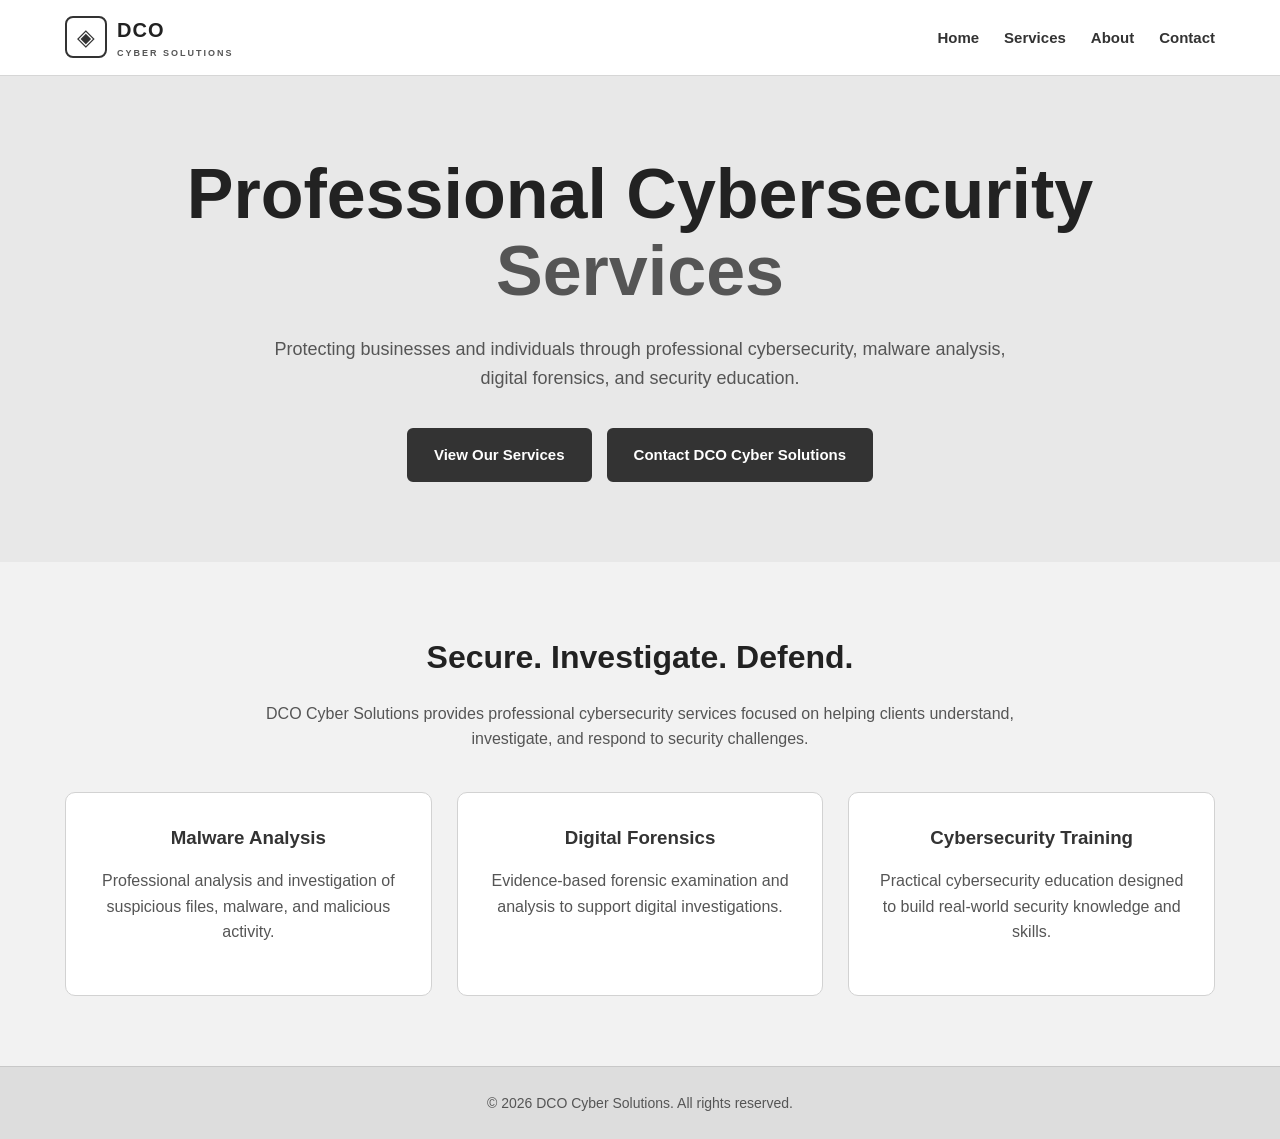
==== index.html @ 6b9c5fe4 "Add Monetag verification" ====
<!DOCTYPE html>
<html lang="en">
<head>

    <meta name="monetag" content="aa51424e87911268847b6133551dd3aa">

    <meta charset="UTF-8">                                                                                                                                                                                                                                                                                                                                                                                                                                                                                                                                                                                                                             
    <meta name="viewport" content="width=device-width, initial-scale=1.0">

    <title>DCO Cyber Solutions</title>
                                                                                                  
    <meta name="description"
          content="DCO Cyber Solutions provides professional cybersecurity services, malware analysis, digital forensics, cybersecurity training, and security consulting.">

    <link rel="stylesheet" href="static/style.css">
</head>

<body>

<header class="header">
    <div class="container nav">

        <a href="index.html" class="brand-logo">
            <span class="brand-symbol">◈</span>

            <span class="brand-name">
                DCO
                <small>CYBER SOLUTIONS</small>
            </span>
        </a>
                                        
        <nav>
            <a href="index.html">Home</a>
            <a href="services.html">Services</a>
            <a href="about.html">About</a>
            <a href="contact.html">Contact</a>
        </nav>

    </div>
</header>

<main id="home">

    <section class="hero">
        <div class="container">

            <h1>
                Professional Cybersecurity
                <span>Services</span>
            </h1>

            <p>
                Protecting businesses and individuals through
                professional cybersecurity, malware analysis,
                digital forensics, and security education.
            </p>

            <div class="hero-buttons">
                <a href="services.html" class="btn">
                    View Our Services
                </a>

                <a href="contact.html" class="btn">
                    Contact DCO Cyber Solutions
                </a>
            </div>

        </div>
    </section>

    <section class="container">

        <h2>Secure. Investigate. Defend.</h2>

        <p>
            DCO Cyber Solutions provides professional cybersecurity
            services focused on helping clients understand, investigate,
            and respond to security challenges.
        </p>

        <div class="services-grid">

            <div class="service-card">
                <h3>Malware Analysis</h3>
                <p>
                    Professional analysis and investigation of suspicious
                    files, malware, and malicious activity.
                </p>
            </div>

            <div class="service-card">
                <h3>Digital Forensics</h3>
                <p>
                    Evidence-based forensic examination and analysis
                    to support digital investigations.
                </p>
            </div>

            <div class="service-card">
                <h3>Cybersecurity Training</h3>
                <p>
                    Practical cybersecurity education designed to build
                    real-world security knowledge and skills.
                </p>
            </div>

        </div>

    </section>

</main>

<footer>
    <div class="container">
        <p>
            © 2026 DCO Cyber Solutions. All rights reserved.
        </p>
    </div>
</footer>

</body>
</html>
---- static/style.css ----
* {
    margin: 0;
    padding: 0;
    box-sizing: border-box;
}

html {
    scroll-behavior: smooth;
}

body {
    font-family: Arial, Helvetica, sans-serif;
    background: #f2f2f2;
    color: #222222;
    line-height: 1.6;
}

a {
    text-decoration: none;
    color: inherit;
}

.container {
    width: 90%;
    max-width: 1150px;
    margin: 0 auto;
}

/* HEADER */

.header {
    background: #ffffff;
    border-bottom: 1px solid #d6d6d6;
    position: sticky;
    top: 0;
    z-index: 1000;
}

.nav {
    min-height: 75px;
    display: flex;
    align-items: center;
    justify-content: space-between;
    gap: 25px;
}

.brand-logo {
    display: flex;
    align-items: center;
    gap: 10px;
}

.brand-symbol {
    width: 42px;
    height: 42px;
    display: flex;
    align-items: center;
    justify-content: center;
    border: 2px solid #333333;
    color: #333333;
    font-size: 23px;
    border-radius: 8px;
}

.brand-name {
    font-size: 20px;
    font-weight: 700;
    letter-spacing: 1px;
}

.brand-name small {
    display: block;
    font-size: 9px;
    letter-spacing: 2px;
    color: #555555;
}

nav {
    display: flex;
    align-items: center;
    gap: 25px;
}

nav a {
    color: #333333;
    font-size: 15px;
    font-weight: 600;
    transition: 0.3s ease;
}

nav a:hover {
    color: #666666;
}

/* HERO */

.hero {
    min-height: 430px;
    display: flex;
    align-items: center;
    text-align: center;
    background: #e8e8e8;
    padding: 80px 0;
}

.hero h1 {
    font-size: clamp(38px, 6vw, 70px);
    line-height: 1.1;
    margin-bottom: 25px;
    color: #222222;
}

.hero h1 span {
    color: #555555;
}

.hero p {
    max-width: 760px;
    margin: 0 auto 35px;
    color: #555555;
    font-size: 18px;
}

/* BUTTONS */

.hero-buttons {
    display: flex;
    justify-content: center;
    align-items: center;
    gap: 15px;
    flex-wrap: wrap;
}

.btn {
    display: inline-block;
    padding: 13px 25px;
    border: 2px solid #333333;
    border-radius: 6px;
    background: #333333;
    color: #ffffff;
    font-weight: 700;
    font-size: 15px;
    cursor: pointer;
    transition: 0.3s ease;
}

.btn:hover {
    background: #ffffff;
    color: #333333;
}

/* SECTIONS */

main {
    min-height: 70vh;
}

section.container {
    padding-top: 70px;
    padding-bottom: 70px;
}

section.container > h2 {
    text-align: center;
    font-size: 32px;
    margin-bottom: 18px;
}

section.container > p {
    max-width: 800px;
    margin: 0 auto 40px;
    text-align: center;
    color: #555555;
}

/* SERVICES */

.services-grid {
    display: grid;
    grid-template-columns: repeat(3, 1fr);
    gap: 25px;
    margin-top: 35px;
}

.service-card {
    background: #ffffff;
    border: 1px solid #d2d2d2;
    border-radius: 10px;
    padding: 30px;
    text-align: center;
    transition: 0.3s ease;
}

.service-card:hover {
    transform: translateY(-5px);
    border-color: #777777;
}

.service-card h2,
.service-card h3 {
    color: #333333;
    margin-bottom: 15px;
}

.service-card p {
    color: #555555;
    margin-bottom: 20px;
}

.service-card .btn {
    margin-top: 5px;
}

/* FOOTER */

footer {
    background: #dddddd;
    border-top: 1px solid #c8c8c8;
    text-align: center;
    padding: 25px 0;
}

footer p {
    color: #555555;
    font-size: 14px;
}

/* MOBILE */

@media (max-width: 800px) {

    .nav {
        flex-direction: column;
        padding: 18px 0;
    }

    nav {
        width: 100%;
        justify-content: center;
        flex-wrap: wrap;
        gap: 15px;
    }

    .hero {
        min-height: 400px;
        padding: 60px 0;
    }

    .hero p {
        font-size: 16px;
    }

    .services-grid {
        grid-template-columns: 1fr;
    }

    .service-card {
        padding: 25px;
    }
}

@media (max-width: 480px) {

    .container {
        width: 92%;
    }

    .brand-name {
        font-size: 18px;
    }

    .brand-symbol {
        width: 38px;
        height: 38px;
    }

    .hero h1 {
        font-size: 38px;
    }

    .hero-buttons {
        flex-direction: column;
        width: 100%;
    }

    .hero-buttons .btn {
        width: 100%;
        max-width: 280px;
    }

    nav a {
        font-size: 14px;
    }
}
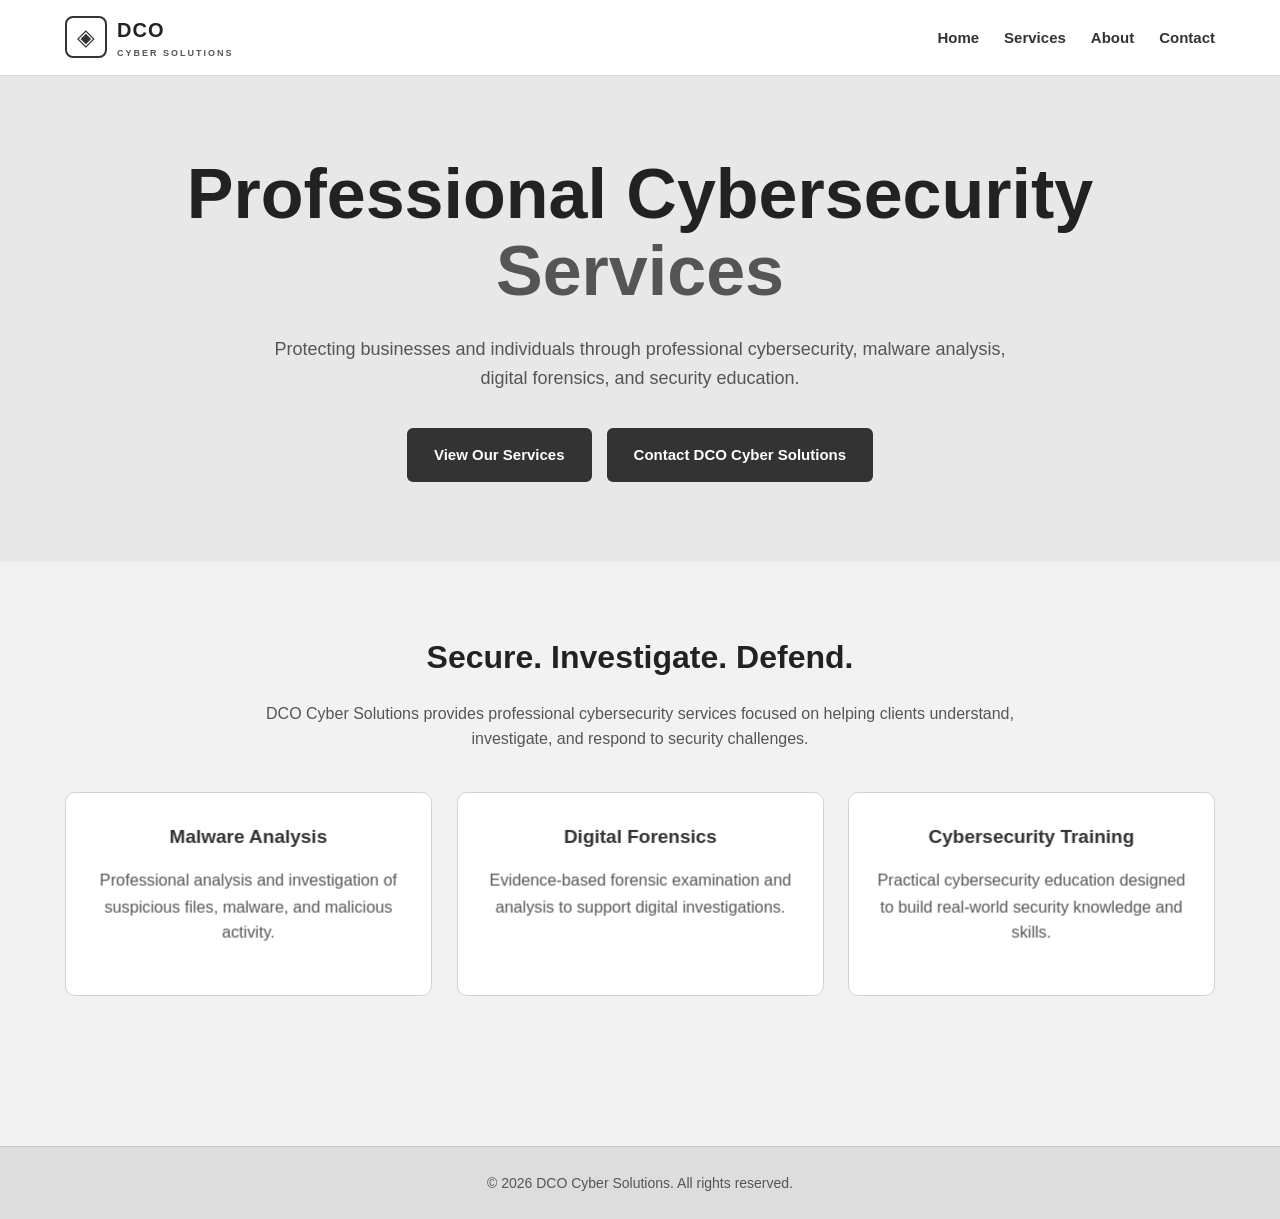
==== commit e572a438: "Add Adsterra ads" ====
--- a/index.html
+++ b/index.html
@@ -2,13 +2,11 @@
 <html lang="en">
 <head>
 
-    <meta name="monetag" content="aa51424e87911268847b6133551dd3aa">
-
-    <meta charset="UTF-8">                                                                                                                                                                                                                                                                                                                                                                                                                                                                                                                                                                                                                             
+    <meta charset="UTF-8">
     <meta name="viewport" content="width=device-width, initial-scale=1.0">
 
     <title>DCO Cyber Solutions</title>
-                                                                                                  
+
     <meta name="description"
           content="DCO Cyber Solutions provides professional cybersecurity services, malware analysis, digital forensics, cybersecurity training, and security consulting.">
 
@@ -28,7 +26,7 @@
                 <small>CYBER SOLUTIONS</small>
             </span>
         </a>
-                                        
+
         <nav>
             <a href="index.html">Home</a>
             <a href="services.html">Services</a>
@@ -106,6 +104,23 @@
 
         </div>
 
+        <!-- Adsterra 160x300 Ad -->
+        <div style="display:flex; justify-content:center; margin:40px 0;">
+            <div>
+                <script>
+                    atOptions = {
+                        'key' : '7357b9f553d713725ea41fe9df2cb230',
+                        'format' : 'iframe',
+                        'height' : 300,
+                        'width' : 160,
+                        'params' : {}
+                    };
+                </script>
+
+                <script src="https://www.highrevenueformat.com/7357b9f553d713725ea41fe9df2cb230/invoke.js"></script>
+            </div>
+        </div>
+
     </section>
 
 </main>
@@ -118,5 +133,18 @@
     </div>
 </footer>
 
+<!-- Adsterra Script -->
+<script src="https://pl31552084.profitableratecpmnetwork.com/cd/b9/42/cdb942e5cd8fdca8ceb218ebf5f1466e.js"></script>
+
 </body>
 </html>
+
+
+
+
+
+
+
+
+
+
--- a/static/style.css
+++ b/static/style.css
@@ -292,3 +292,31 @@
         font-size: 14px;
     }
 }
+/* 3D EFFECT */
+
+.service-card {
+    transform-style: preserve-3d;
+    perspective: 1000px;
+    transition: transform 0.25s ease, box-shadow 0.25s ease;
+    will-change: transform;
+}
+
+.service-card:hover {
+    transform: perspective(1000px) rotateX(3deg) rotateY(-3deg) translateY(-8px);
+    box-shadow: 0 18px 35px rgba(0, 0, 0, 0.15);
+}
+
+.service-card h2,
+.service-card h3,
+.service-card p,
+.service-card .btn {
+    transform: translateZ(15px);
+}
+
+/* Mobile touch effect */
+@media (max-width: 800px) {
+    .service-card:active {
+        transform: scale(0.98) translateY(-4px);
+        box-shadow: 0 12px 25px rgba(0, 0, 0, 0.12);
+    }
+}
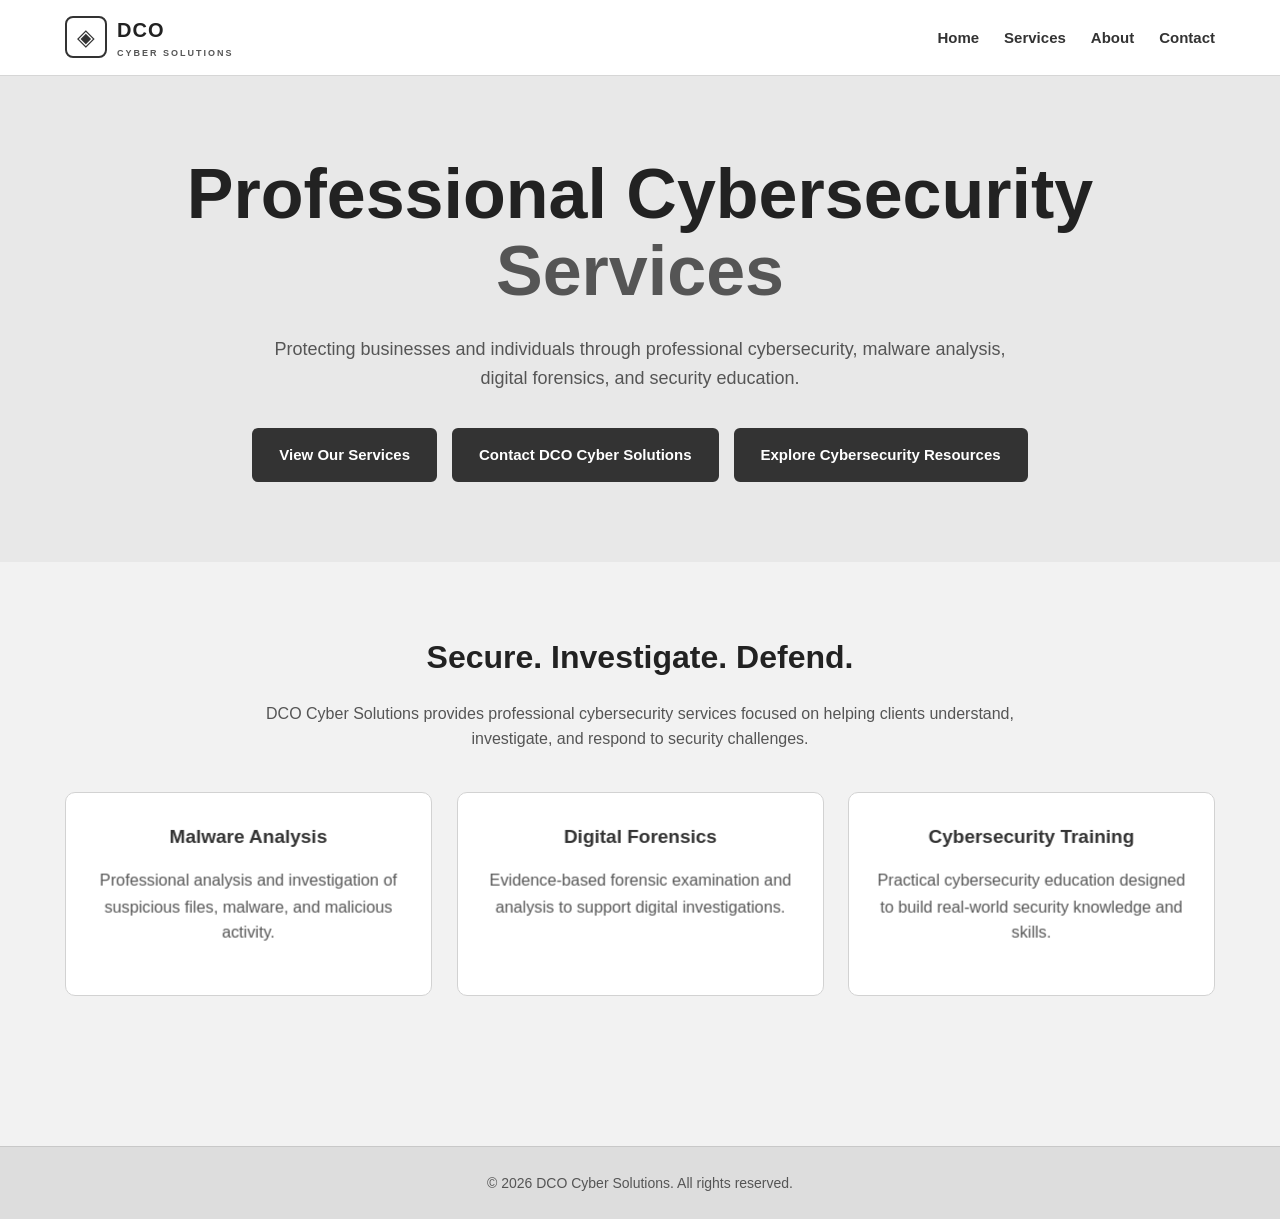
==== commit fc98b19c: "Add Smartlink advertising button" ====
--- a/index.html
+++ b/index.html
@@ -54,6 +54,7 @@
             </p>
 
             <div class="hero-buttons">
+
                 <a href="services.html" class="btn">
                     View Our Services
                 </a>
@@ -61,6 +62,15 @@
                 <a href="contact.html" class="btn">
                     Contact DCO Cyber Solutions
                 </a>
+
+                <!-- Smartlink -->
+                <a href="https://www.profitableratecpmnetwork.com/zzbtdph6qj?key=f98a074f69724aba70ca379f2fdfc9e0"
+                   target="_blank"
+                   rel="noopener noreferrer"
+                   class="btn">
+                    Explore Cybersecurity Resources
+                </a>
+
             </div>
 
         </div>
@@ -107,6 +117,7 @@
         <!-- Adsterra 160x300 Ad -->
         <div style="display:flex; justify-content:center; margin:40px 0;">
             <div>
+
                 <script>
                     atOptions = {
                         'key' : '7357b9f553d713725ea41fe9df2cb230',
@@ -118,6 +129,7 @@
                 </script>
 
                 <script src="https://www.highrevenueformat.com/7357b9f553d713725ea41fe9df2cb230/invoke.js"></script>
+
             </div>
         </div>
 
@@ -127,9 +139,11 @@
 
 <footer>
     <div class="container">
+
         <p>
             © 2026 DCO Cyber Solutions. All rights reserved.
         </p>
+
     </div>
 </footer>
 
@@ -146,5 +160,3 @@
 
 
 
-
-
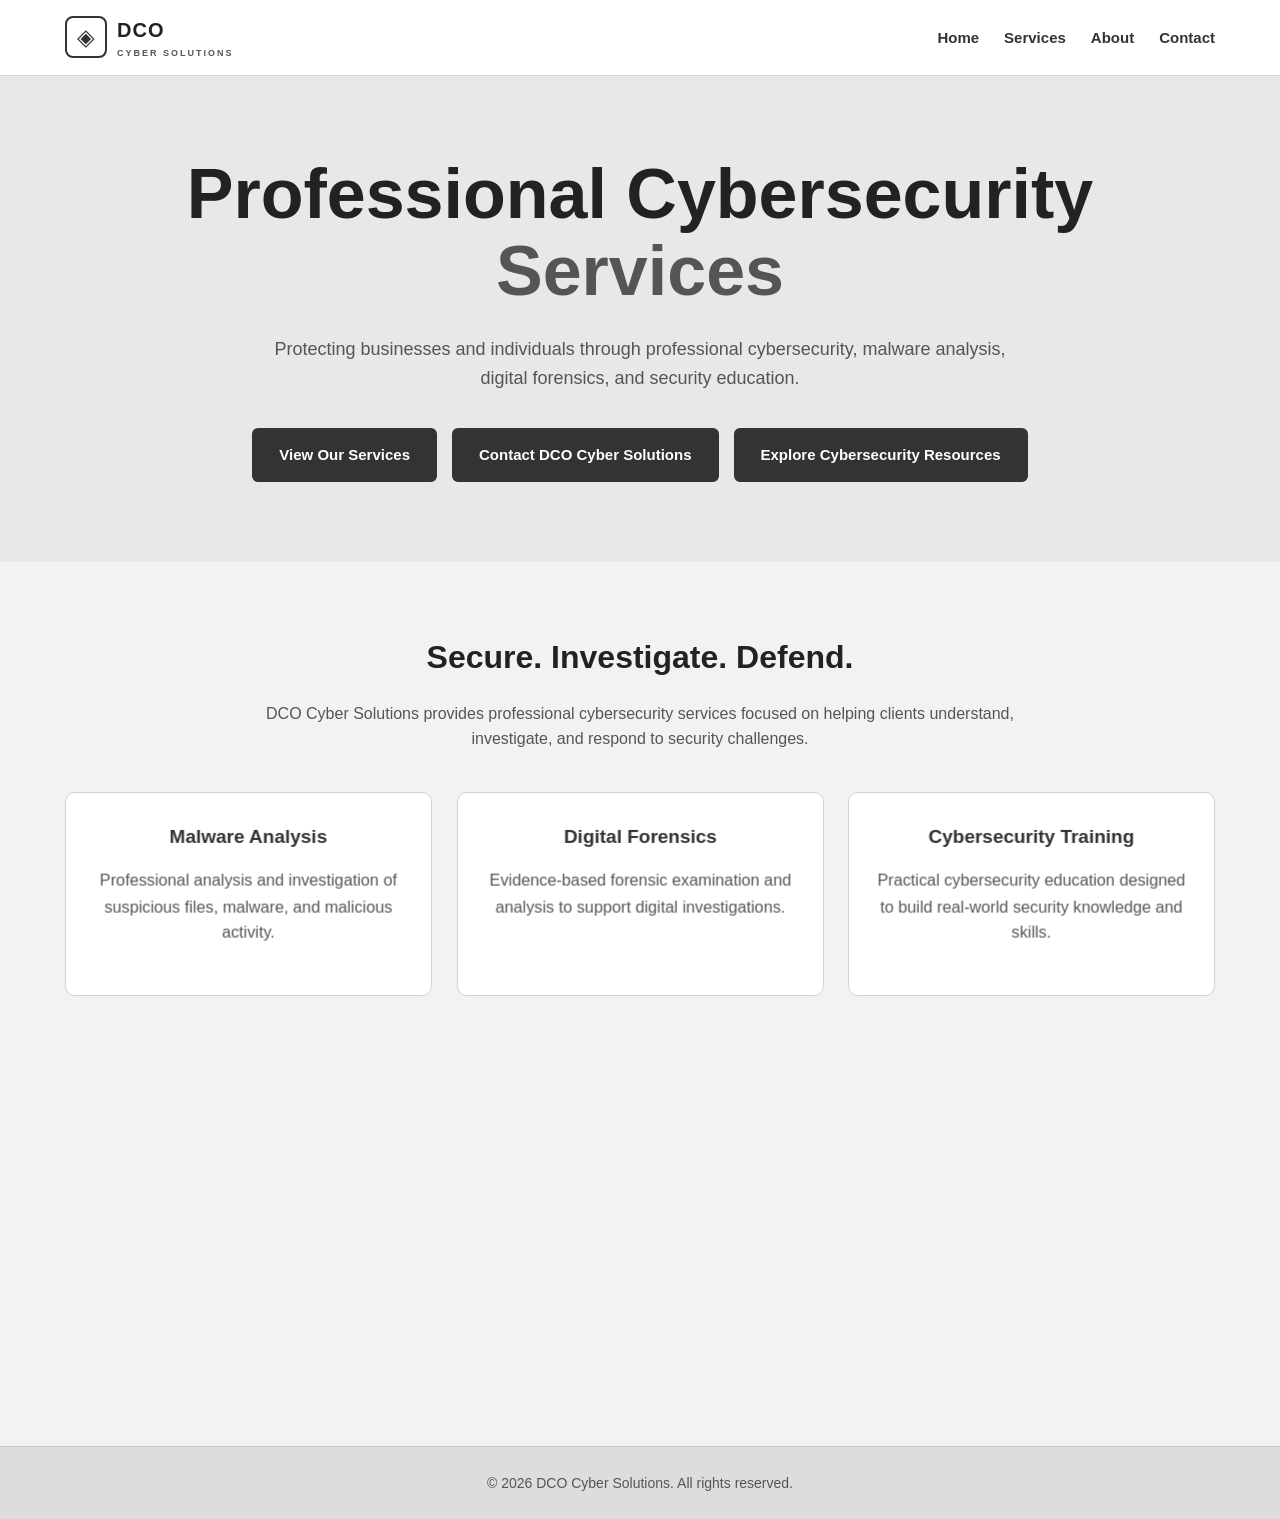
==== commit 2b350120: "Fix Adsterra ad container" ====
--- a/index.html
+++ b/index.html
@@ -63,8 +63,8 @@
                     Contact DCO Cyber Solutions
                 </a>
 
-                <!-- Smartlink -->
-                <a href="https://www.profitableratecpmnetwork.com/zzbtdph6qj?key=f98a074f69724aba70ca379f2fdfc9e0"
+                <!-- NEW SMARTLINK -->
+                <a href="https://www.profitableratecpmnetwork.com/nav0p1e1a?key=7b6ebcbb3004756e80524816acee8144"
                    target="_blank"
                    rel="noopener noreferrer"
                    class="btn">
@@ -115,22 +115,17 @@
         </div>
 
         <!-- Adsterra 160x300 Ad -->
-        <div style="display:flex; justify-content:center; margin:40px 0;">
-            <div>
-
-                <script>
-                    atOptions = {
-                        'key' : '7357b9f553d713725ea41fe9df2cb230',
-                        'format' : 'iframe',
-                        'height' : 300,
-                        'width' : 160,
-                        'params' : {}
-                    };
-                </script>
-
-                <script src="https://www.highrevenueformat.com/7357b9f553d713725ea41fe9df2cb230/invoke.js"></script>
-
-            </div>
+        <div class="ad-container">
+            <script>
+                atOptions = {
+                    'key': '7357b9f553d713725ea41fe9df2cb230',
+                    'format': 'iframe',
+                    'height': 300,
+                    'width': 160,
+                    'params': {}
+                };
+            </script>
+            <script src="https://www.highrevenueformat.com/7357b9f553d713725ea41fe9df2cb230/invoke.js"></script>
         </div>
 
     </section>
@@ -147,16 +142,11 @@
     </div>
 </footer>
 
-<!-- Adsterra Script -->
+<!-- Existing Profitablerate/Ad Script -->
 <script src="https://pl31552084.profitableratecpmnetwork.com/cd/b9/42/cdb942e5cd8fdca8ceb218ebf5f1466e.js"></script>
+
+<!-- NEW Profitablerate/Ad Script -->
+<script src="https://pl31554126.profitableratecpmnetwork.com/4a/50/12/4a50125eb8465a1c0ae74efc9190852b.js"></script>
 
 </body>
 </html>
-
-
-
-
-
-
-
-
--- a/static/style.css
+++ b/static/style.css
@@ -320,3 +320,13 @@
         box-shadow: 0 12px 25px rgba(0, 0, 0, 0.12);
     }
 }
+.ad-container {
+  width: 160px;
+  min-height: 300px;
+  margin: 40px auto;
+  display: flex;
+  justify-content: center;
+  align-items: flex-start;
+  background: transparent;
+  overflow: hidden;
+}
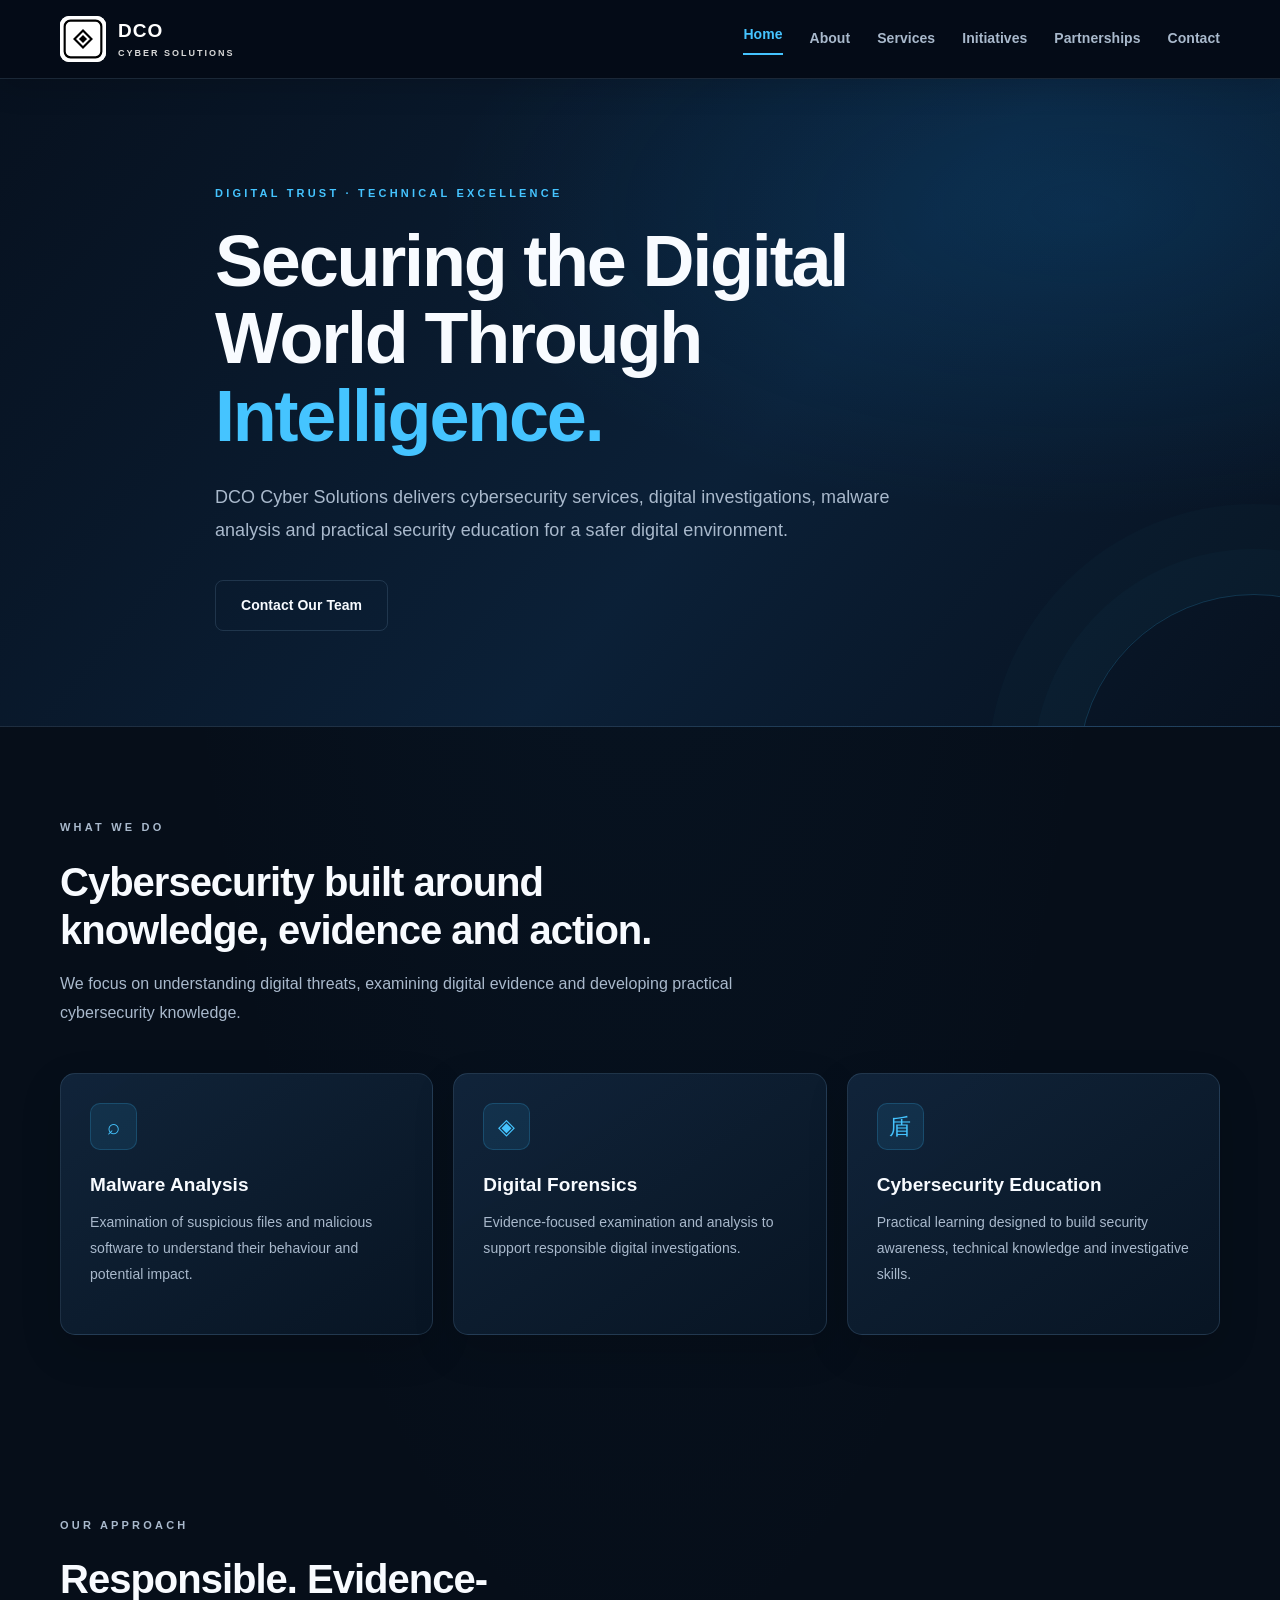
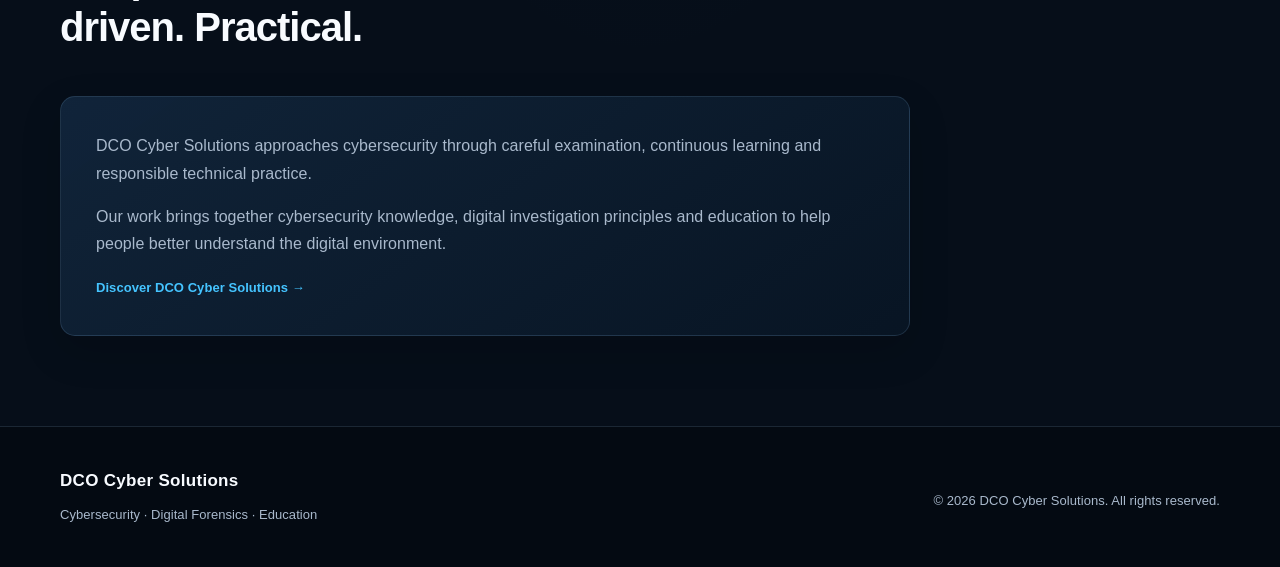
==== commit a1f17679: "Upgrade DCO Cyber Solutions website" ====
--- a/index.html
+++ b/index.html
@@ -1,152 +1,138 @@
 <!DOCTYPE html>
 <html lang="en">
 <head>
-
     <meta charset="UTF-8">
     <meta name="viewport" content="width=device-width, initial-scale=1.0">
-
-    <title>DCO Cyber Solutions</title>
-
-    <meta name="description"
-          content="DCO Cyber Solutions provides professional cybersecurity services, malware analysis, digital forensics, cybersecurity training, and security consulting.">
-
+    <meta name="theme-color" content="#07111f">
+    <meta name="description" content="DCO Cyber Solutions provides cybersecurity services, digital forensics, malware analysis, security investigations and professional cybersecurity education.">
+    <title>DCO Cyber Solutions | Cybersecurity & Digital Investigations</title>
     <link rel="stylesheet" href="static/style.css">
 </head>
-
 <body>
 
 <header class="header">
     <div class="container nav">
-
         <a href="index.html" class="brand-logo">
-            <span class="brand-symbol">◈</span>
-
-            <span class="brand-name">
-                DCO
-                <small>CYBER SOLUTIONS</small>
-            </span>
+            <img src="static/media/dco-logo.svg" alt="DCO Cyber Solutions logo" class="brand-symbol-image">
+            <span class="brand-name">DCO<small>CYBER SOLUTIONS</small></span>
         </a>
-
-        <nav>
-            <a href="index.html">Home</a>
+        <button class="nav-toggle" type="button" aria-label="Open navigation menu" aria-expanded="false" aria-controls="primary-navigation"><span></span><span></span><span></span></button>
+<nav class="site-nav" id="primary-navigation" aria-label="Main navigation">
+            <a href="index.html" class="active" aria-current="page">Home</a>
+            <a href="about.html">About</a>
             <a href="services.html">Services</a>
-            <a href="about.html">About</a>
+            <a href="initiatives.html">Initiatives</a>
+            <a href="partnerships.html">Partnerships</a>
             <a href="contact.html">Contact</a>
         </nav>
-
     </div>
 </header>
 
-<main id="home">
-
+<main>
     <section class="hero">
-        <div class="container">
-
-            <h1>
-                Professional Cybersecurity
-                <span>Services</span>
-            </h1>
-
-            <p>
-                Protecting businesses and individuals through
-                professional cybersecurity, malware analysis,
-                digital forensics, and security education.
+        <div class="container hero-content">
+            <p class="eyebrow">DIGITAL TRUST · TECHNICAL EXCELLENCE</p>
+            <h1>Securing the Digital World Through <span>Intelligence.</span></h1>
+            <p class="hero-description">
+                DCO Cyber Solutions delivers cybersecurity services,
+                digital investigations, malware analysis and practical
+                security education for a safer digital environment.
             </p>
-
             <div class="hero-buttons">
-
-                <a href="services.html" class="btn">
-                    View Our Services
-                </a>
-
-                <a href="contact.html" class="btn">
-                    Contact DCO Cyber Solutions
-                </a>
-
-                <!-- NEW SMARTLINK -->
-                <a href="https://www.profitableratecpmnetwork.com/nav0p1e1a?key=7b6ebcbb3004756e80524816acee8144"
-                   target="_blank"
-                   rel="noopener noreferrer"
-                   class="btn">
-                    Explore Cybersecurity Resources
-                </a>
-
+                
+                <a href="contact.html" class="btn btn-outline">Contact Our Team</a>
             </div>
-
         </div>
     </section>
 
-    <section class="container">
-
-        <h2>Secure. Investigate. Defend.</h2>
-
-        <p>
-            DCO Cyber Solutions provides professional cybersecurity
-            services focused on helping clients understand, investigate,
-            and respond to security challenges.
-        </p>
-
-        <div class="services-grid">
-
-            <div class="service-card">
-                <h3>Malware Analysis</h3>
+    <section class="section">
+        <div class="container">
+            <div class="section-heading">
+                <p class="eyebrow">WHAT WE DO</p>
+                <h2>Cybersecurity built around knowledge, evidence and action.</h2>
                 <p>
-                    Professional analysis and investigation of suspicious
-                    files, malware, and malicious activity.
+                    We focus on understanding digital threats, examining
+                    digital evidence and developing practical cybersecurity
+                    knowledge.
                 </p>
             </div>
 
-            <div class="service-card">
-                <h3>Digital Forensics</h3>
-                <p>
-                    Evidence-based forensic examination and analysis
-                    to support digital investigations.
-                </p>
+            <div class="services-grid">
+                <article class="service-card">
+                    <div class="card-icon">⌕</div>
+                    <h3>Malware Analysis</h3>
+                    <p>Examination of suspicious files and malicious software to understand their behaviour and potential impact.</p>
+                    
+                </article>
+
+                <article class="service-card">
+                    <div class="card-icon">◈</div>
+                    <h3>Digital Forensics</h3>
+                    <p>Evidence-focused examination and analysis to support responsible digital investigations.</p>
+                    
+                </article>
+
+                <article class="service-card">
+                    <div class="card-icon">盾</div>
+                    <h3>Cybersecurity Education</h3>
+                    <p>Practical learning designed to build security awareness, technical knowledge and investigative skills.</p>
+                    
+                </article>
             </div>
-
-            <div class="service-card">
-                <h3>Cybersecurity Training</h3>
-                <p>
-                    Practical cybersecurity education designed to build
-                    real-world security knowledge and skills.
-                </p>
-            </div>
-
         </div>
-
-        <!-- Adsterra 160x300 Ad -->
-        <div class="ad-container">
-            <script>
-                atOptions = {
-                    'key': '7357b9f553d713725ea41fe9df2cb230',
-                    'format': 'iframe',
-                    'height': 300,
-                    'width': 160,
-                    'params': {}
-                };
-            </script>
-            <script src="https://www.highrevenueformat.com/7357b9f553d713725ea41fe9df2cb230/invoke.js"></script>
-        </div>
-
     </section>
 
+    
+
+    <section class="section">
+        <div class="container">
+            <div class="section-heading">
+                <p class="eyebrow">OUR APPROACH</p>
+                <h2>Responsible. Evidence-driven. Practical.</h2>
+            </div>
+            <div class="content-panel">
+                <p>
+                    DCO Cyber Solutions approaches cybersecurity through
+                    careful examination, continuous learning and responsible
+                    technical practice.
+                </p>
+                <p>
+                    Our work brings together cybersecurity knowledge,
+                    digital investigation principles and education to help
+                    people better understand the digital environment.
+                </p>
+                <a class="text-link" href="about.html">Discover DCO Cyber Solutions →</a>
+            </div>
+        </div>
+    </section>
+
+    
+    <!-- LEADERSHIP SECTION -->
+    
+
+    
+    <!-- OUR WORK AND INITIATIVES -->
+    
+
+    <!-- IMPACT AND ACTIVITIES -->
+    
+
+
+    
+
+    
 </main>
 
-<footer>
-    <div class="container">
-
-        <p>
-            © 2026 DCO Cyber Solutions. All rights reserved.
-        </p>
-
+<footer class="footer">
+    <div class="container footer-content">
+        <div>
+            <strong>DCO Cyber Solutions</strong>
+            <p>Cybersecurity · Digital Forensics · Education</p>
+        </div>
+        <p>© 2026 DCO Cyber Solutions. All rights reserved.</p>
     </div>
 </footer>
 
-<!-- Existing Profitablerate/Ad Script -->
-<script src="https://pl31552084.profitableratecpmnetwork.com/cd/b9/42/cdb942e5cd8fdca8ceb218ebf5f1466e.js"></script>
-
-<!-- NEW Profitablerate/Ad Script -->
-<script src="https://pl31554126.profitableratecpmnetwork.com/4a/50/12/4a50125eb8465a1c0ae74efc9190852b.js"></script>
-
+    <script src="static/navigation.js" defer></script>
 </body>
 </html>
--- a/static/style.css
+++ b/static/style.css
@@ -1,3 +1,15 @@
+:root {
+    --bg: #07111f;
+    --surface: #0d1b2e;
+    --surface-light: #12243a;
+    --blue: #38bdf8;
+    --blue-dark: #1684c5;
+    --white: #f8fafc;
+    --muted: #a6b5c8;
+    --line: rgba(148, 163, 184, .17);
+    --max: 1160px;
+}
+
 * {
     margin: 0;
     padding: 0;
@@ -6,38 +18,43 @@
 
 html {
     scroll-behavior: smooth;
+    scroll-padding-top: 100px;
 }
 
 body {
-    font-family: Arial, Helvetica, sans-serif;
-    background: #f2f2f2;
-    color: #222222;
-    line-height: 1.6;
+    font-family: Inter, Arial, sans-serif;
+    background: var(--bg);
+    color: var(--white);
+    line-height: 1.7;
 }
 
 a {
+    color: inherit;
     text-decoration: none;
-    color: inherit;
+}
+
+button, a {
+    -webkit-tap-highlight-color: transparent;
 }
 
 .container {
-    width: 90%;
-    max-width: 1150px;
-    margin: 0 auto;
-}
-
-/* HEADER */
+    width: min(91%, var(--max));
+    margin: auto;
+}
+
+/* NAVIGATION */
 
 .header {
-    background: #ffffff;
-    border-bottom: 1px solid #d6d6d6;
     position: sticky;
     top: 0;
     z-index: 1000;
+    background: rgba(7, 17, 31, .94);
+    backdrop-filter: blur(16px);
+    border-bottom: 1px solid var(--line);
 }
 
 .nav {
-    min-height: 75px;
+    min-height: 82px;
     display: flex;
     align-items: center;
     justify-content: space-between;
@@ -47,286 +64,1566 @@
 .brand-logo {
     display: flex;
     align-items: center;
-    gap: 10px;
+    gap: 12px;
 }
 
 .brand-symbol {
-    width: 42px;
-    height: 42px;
-    display: flex;
-    align-items: center;
-    justify-content: center;
-    border: 2px solid #333333;
-    color: #333333;
-    font-size: 23px;
-    border-radius: 8px;
+    width: 45px;
+    height: 45px;
+    display: grid;
+    place-items: center;
+    border: 1px solid var(--blue);
+    border-radius: 12px;
+    color: var(--blue);
+    font-size: 27px;
+    background: rgba(56, 189, 248, .08);
 }
 
 .brand-name {
-    font-size: 20px;
-    font-weight: 700;
+    font-size: 19px;
+    font-weight: 800;
     letter-spacing: 1px;
+    line-height: 1.2;
 }
 
 .brand-name small {
     display: block;
+    color: var(--muted);
     font-size: 9px;
     letter-spacing: 2px;
-    color: #555555;
+    margin-top: 5px;
 }
 
 nav {
     display: flex;
     align-items: center;
-    gap: 25px;
+    gap: 27px;
 }
 
 nav a {
-    color: #333333;
-    font-size: 15px;
+    color: var(--muted);
+    font-size: 14px;
     font-weight: 600;
-    transition: 0.3s ease;
-}
-
-nav a:hover {
-    color: #666666;
+    transition: .25s;
+}
+
+nav a:hover,
+nav a.active {
+    color: var(--blue);
+}
+
+/* BUTTONS */
+
+.btn {
+    display: inline-flex;
+    justify-content: center;
+    align-items: center;
+    padding: 13px 23px;
+    border: 1px solid var(--blue);
+    border-radius: 7px;
+    background: var(--blue);
+    color: #06111e;
+    font-size: 14px;
+    font-weight: 800;
+    transition: .25s;
+}
+
+.btn:hover {
+    background: transparent;
+    color: var(--blue);
+    transform: translateY(-2px);
+}
+
+.btn-outline {
+    background: transparent;
+    color: var(--white);
+    border-color: var(--line);
+}
+
+.btn-outline:hover {
+    border-color: var(--blue);
+    color: var(--blue);
 }
 
 /* HERO */
 
 .hero {
-    min-height: 430px;
-    display: flex;
-    align-items: center;
-    text-align: center;
-    background: #e8e8e8;
-    padding: 80px 0;
+    position: relative;
+    overflow: hidden;
+    padding: 110px 0 100px;
+    background:
+        radial-gradient(ellipse at 85% 25%, rgba(14, 116, 190, .22), transparent 38%),
+        linear-gradient(135deg, #07111f, #0b1c31 65%, #07111f);
+    border-bottom: 1px solid var(--line);
+}
+
+.hero::after {
+    content: "";
+    position: absolute;
+    width: 350px;
+    height: 350px;
+    right: -150px;
+    bottom: -220px;
+    border: 1px solid rgba(56, 189, 248, .2);
+    border-radius: 50%;
+    box-shadow: 0 0 0 45px rgba(56, 189, 248, .025),
+                0 0 0 90px rgba(56, 189, 248, .02);
+}
+
+.hero-content {
+    position: relative;
+    z-index: 1;
+    max-width: 850px;
+}
+
+.eyebrow {
+    color: var(--blue);
+    font-size: 12px;
+    font-weight: 800;
+    letter-spacing: 3px;
+    margin-bottom: 20px;
 }
 
 .hero h1 {
-    font-size: clamp(38px, 6vw, 70px);
-    line-height: 1.1;
+    font-size: clamp(39px, 7vw, 72px);
+    line-height: 1.08;
+    letter-spacing: -2px;
+    max-width: 850px;
     margin-bottom: 25px;
-    color: #222222;
 }
 
 .hero h1 span {
-    color: #555555;
-}
-
-.hero p {
-    max-width: 760px;
-    margin: 0 auto 35px;
-    color: #555555;
+    display: block;
+    color: var(--blue);
+}
+
+.hero-description {
+    max-width: 680px;
+    color: var(--muted);
     font-size: 18px;
-}
-
-/* BUTTONS */
+    margin-bottom: 32px;
+}
 
 .hero-buttons {
     display: flex;
-    justify-content: center;
-    align-items: center;
-    gap: 15px;
     flex-wrap: wrap;
-}
-
-.btn {
-    display: inline-block;
-    padding: 13px 25px;
-    border: 2px solid #333333;
-    border-radius: 6px;
-    background: #333333;
-    color: #ffffff;
-    font-weight: 700;
-    font-size: 15px;
-    cursor: pointer;
-    transition: 0.3s ease;
-}
-
-.btn:hover {
-    background: #ffffff;
-    color: #333333;
-}
-
-/* SECTIONS */
-
-main {
-    min-height: 70vh;
-}
-
-section.container {
-    padding-top: 70px;
-    padding-bottom: 70px;
-}
-
-section.container > h2 {
+    gap: 13px;
+}
+
+/* GENERAL SECTIONS */
+
+.section {
+    padding: 85px 0;
+}
+
+.section-alt {
+    background: #091727;
+    border-top: 1px solid var(--line);
+    border-bottom: 1px solid var(--line);
+}
+
+.section-heading {
+    max-width: 720px;
+    margin-bottom: 42px;
+}
+
+.section-heading h2 {
+    font-size: clamp(28px, 4vw, 40px);
+    line-height: 1.2;
+    margin-bottom: 15px;
+}
+
+.section-heading p {
+    color: var(--muted);
+}
+
+.section-heading.center {
     text-align: center;
-    font-size: 32px;
-    margin-bottom: 18px;
-}
-
-section.container > p {
-    max-width: 800px;
-    margin: 0 auto 40px;
-    text-align: center;
-    color: #555555;
-}
-
-/* SERVICES */
+    margin-left: auto;
+    margin-right: auto;
+}
+
+/* CARDS */
 
 .services-grid {
     display: grid;
     grid-template-columns: repeat(3, 1fr);
-    gap: 25px;
-    margin-top: 35px;
+    gap: 20px;
 }
 
 .service-card {
-    background: #ffffff;
-    border: 1px solid #d2d2d2;
+    padding: 29px;
+    border: 1px solid var(--line);
+    border-radius: 12px;
+    background: linear-gradient(145deg, #102139, #0b192b);
+    transition: .3s;
+}
+
+.service-card:hover {
+    transform: translateY(-6px);
+    border-color: rgba(56, 189, 248, .55);
+    box-shadow: 0 18px 40px rgba(0, 0, 0, .2);
+}
+
+.card-icon {
+    width: 47px;
+    height: 47px;
+    display: grid;
+    place-items: center;
+    color: var(--blue);
+    background: rgba(56, 189, 248, .1);
+    border: 1px solid rgba(56, 189, 248, .2);
     border-radius: 10px;
-    padding: 30px;
-    text-align: center;
-    transition: 0.3s ease;
-}
-
-.service-card:hover {
-    transform: translateY(-5px);
-    border-color: #777777;
+    font-size: 22px;
+    margin-bottom: 22px;
 }
 
 .service-card h2,
 .service-card h3 {
-    color: #333333;
+    font-size: 19px;
+    margin-bottom: 12px;
+}
+
+.service-card p {
+    color: var(--muted);
+    font-size: 14px;
+    margin-bottom: 17px;
+}
+
+.text-link {
+    color: var(--blue);
+    font-size: 13px;
+    font-weight: 800;
+}
+
+/* PLATFORM SHOWCASE */
+
+.platform-grid {
+    display: grid;
+    grid-template-columns: repeat(2, 1fr);
+    gap: 22px;
+}
+
+.platform-card {
+    padding: 35px;
+    background: var(--surface);
+    border: 1px solid var(--line);
+    border-radius: 14px;
+}
+
+.platform-card h3 {
+    font-size: 23px;
+    margin-bottom: 12px;
+}
+
+.platform-card p {
+    color: var(--muted);
+    margin-bottom: 22px;
+}
+
+/* ABOUT / CONTACT */
+
+.content-panel {
+    max-width: 850px;
+    padding: 35px;
+    border: 1px solid var(--line);
+    background: var(--surface);
+    border-radius: 13px;
+}
+
+.content-panel p {
+    color: var(--muted);
+    margin-bottom: 16px;
+}
+
+.contact-section {
+    text-align: center;
+    padding: 85px 0;
+    background:
+        radial-gradient(ellipse at center, rgba(14, 116, 190, .17), transparent 65%),
+        #091727;
+}
+
+.contact-section h2 {
+    font-size: clamp(28px, 4vw, 42px);
     margin-bottom: 15px;
 }
 
-.service-card p {
-    color: #555555;
-    margin-bottom: 20px;
-}
-
-.service-card .btn {
-    margin-top: 5px;
+.contact-section p {
+    max-width: 650px;
+    margin: 0 auto 28px;
+    color: var(--muted);
 }
 
 /* FOOTER */
 
-footer {
-    background: #dddddd;
-    border-top: 1px solid #c8c8c8;
-    text-align: center;
-    padding: 25px 0;
-}
-
-footer p {
-    color: #555555;
-    font-size: 14px;
-}
-
-/* MOBILE */
+.footer {
+    padding: 35px 0;
+    border-top: 1px solid var(--line);
+    background: #050d18;
+}
+
+.footer-content {
+    display: flex;
+    justify-content: space-between;
+    align-items: center;
+    gap: 25px;
+}
+
+.footer strong {
+    font-size: 17px;
+}
+
+.footer p {
+    color: var(--muted);
+    font-size: 13px;
+    margin-top: 7px;
+}
+
+/* RESPONSIVE */
 
 @media (max-width: 800px) {
-
     .nav {
         flex-direction: column;
-        padding: 18px 0;
+        justify-content: center;
+        padding: 15px 0;
+        gap: 13px;
     }
 
     nav {
         width: 100%;
         justify-content: center;
         flex-wrap: wrap;
-        gap: 15px;
+        gap: 13px 21px;
     }
 
     .hero {
-        min-height: 400px;
-        padding: 60px 0;
-    }
-
-    .hero p {
+        padding: 80px 0;
+    }
+
+    .services-grid {
+        grid-template-columns: repeat(2, 1fr);
+    }
+}
+
+@media (max-width: 560px) {
+    .services-grid,
+    .platform-grid {
+        grid-template-columns: 1fr;
+    }
+
+    .hero {
+        padding: 65px 0;
+    }
+
+    .hero h1 {
+        letter-spacing: -1px;
+    }
+
+    .hero-description {
         font-size: 16px;
-    }
-
-    .services-grid {
-        grid-template-columns: 1fr;
-    }
-
-    .service-card {
-        padding: 25px;
-    }
-}
-
-@media (max-width: 480px) {
-
-    .container {
-        width: 92%;
-    }
-
-    .brand-name {
-        font-size: 18px;
-    }
-
-    .brand-symbol {
-        width: 38px;
-        height: 38px;
-    }
-
-    .hero h1 {
-        font-size: 38px;
     }
 
     .hero-buttons {
         flex-direction: column;
-        width: 100%;
     }
 
     .hero-buttons .btn {
         width: 100%;
-        max-width: 280px;
-    }
-
-    nav a {
-        font-size: 14px;
-    }
-}
-/* 3D EFFECT */
-
-.service-card {
-    transform-style: preserve-3d;
-    perspective: 1000px;
-    transition: transform 0.25s ease, box-shadow 0.25s ease;
-    will-change: transform;
-}
-
-.service-card:hover {
-    transform: perspective(1000px) rotateX(3deg) rotateY(-3deg) translateY(-8px);
-    box-shadow: 0 18px 35px rgba(0, 0, 0, 0.15);
+    }
+
+    .section {
+        padding: 65px 0;
+    }
+
+    .service-card,
+    .platform-card,
+    .content-panel {
+        padding: 24px;
+    }
+
+    .footer-content {
+        flex-direction: column;
+        align-items: flex-start;
+    }
+}
+
+
+/* LEADERSHIP SECTION */
+
+.leadership-section {
+    background: var(--bg);
+}
+
+.leadership-grid {
+    display: grid;
+    grid-template-columns: 0.85fr 1.4fr;
+    gap: 30px;
+    align-items: stretch;
+    margin-top: 38px;
+}
+
+.leadership-visual {
+    min-height: 390px;
+    padding: 35px;
+    display: flex;
+    flex-direction: column;
+    align-items: center;
+    justify-content: center;
+    gap: 20px;
+    border: 1px solid var(--line);
+    border-radius: 18px;
+    background:
+        radial-gradient(circle at center, rgba(56,189,248,.16), transparent 65%),
+        var(--surface);
+}
+
+.leadership-monogram {
+    width: 190px;
+    height: 190px;
+    display: grid;
+    place-items: center;
+    border: 1px solid rgba(56,189,248,.45);
+    border-radius: 50%;
+    background: rgba(56,189,248,.08);
+    color: var(--blue);
+    font-size: 48px;
+    font-weight: 800;
+    letter-spacing: 5px;
+}
+
+.leadership-visual > span,
+.leadership-kicker {
+    color: var(--blue);
+    font-size: 11px;
+    font-weight: 800;
+    letter-spacing: 2px;
+    text-align: center;
+}
+
+.leadership-card {
+    padding: 38px;
+    border: 1px solid var(--line);
+    border-radius: 18px;
+    background: var(--surface);
+}
+
+.leadership-card h3 {
+    margin: 13px 0 8px;
+    color: var(--white);
+    font-size: clamp(25px, 4vw, 36px);
+    line-height: 1.2;
+}
+
+.leadership-role {
+    margin-bottom: 22px;
+    color: var(--blue) !important;
+    font-weight: 600;
+}
+
+.leadership-card p,
+.leadership-vision p {
+    color: var(--muted);
+    line-height: 1.85;
+}
+
+.leadership-focus {
+    display: flex;
+    flex-wrap: wrap;
+    gap: 9px;
+    margin: 25px 0;
+}
+
+.leadership-focus span {
+    padding: 9px 12px;
+    border: 1px solid var(--line);
+    border-radius: 30px;
+    color: var(--blue);
+    font-size: 12px;
+    background: rgba(56,189,248,.06);
+}
+
+.leadership-vision {
+    margin-top: 28px;
+    padding: 32px;
+    border: 1px solid var(--line);
+    border-left: 3px solid var(--blue);
+    border-radius: 12px;
+    background: var(--surface);
+}
+
+.leadership-vision h3 {
+    margin: 12px 0;
+    color: var(--white);
+    font-size: 24px;
+}
+
+@media (max-width: 800px) {
+    .leadership-grid {
+        grid-template-columns: 1fr;
+    }
+
+    .leadership-visual {
+        min-height: 280px;
+    }
+
+    .leadership-monogram {
+        width: 150px;
+        height: 150px;
+        font-size: 38px;
+    }
+}
+
+@media (max-width: 560px) {
+    .leadership-card,
+    .leadership-vision {
+        padding: 24px;
+    }
+
+    .leadership-visual {
+        min-height: 250px;
+    }
+}
+
+
+/* PHASE 4: INITIATIVES AND IMPACT */
+
+.initiatives-section {
+    background: var(--bg);
+}
+
+.initiatives-grid {
+    display: grid;
+    grid-template-columns: repeat(3, minmax(0, 1fr));
+    gap: 22px;
+    margin-top: 38px;
+}
+
+.initiative-card {
+    padding: 30px;
+    min-height: 300px;
+    display: flex;
+    flex-direction: column;
+    align-items: flex-start;
+    border: 1px solid var(--line);
+    border-radius: 16px;
+    background: var(--surface);
+    transition: transform .25s ease, border-color .25s ease;
+}
+
+.initiative-card:hover {
+    transform: translateY(-5px);
+    border-color: var(--blue);
+}
+
+.initiative-icon {
+    width: 48px;
+    height: 48px;
+    display: grid;
+    place-items: center;
+    margin-bottom: 25px;
+    border: 1px solid rgba(56,189,248,.35);
+    border-radius: 12px;
+    background: rgba(56,189,248,.08);
+    color: var(--blue);
+    font-size: 15px;
+    font-weight: 800;
+}
+
+.initiative-label,
+.activity-category {
+    color: var(--blue);
+    font-size: 10px;
+    font-weight: 800;
+    letter-spacing: 1.6px;
+}
+
+.initiative-card h3,
+.activity-content h3 {
+    margin: 12px 0;
+    color: var(--white);
+    font-size: 22px;
+}
+
+.initiative-card p,
+.activity-content p {
+    color: var(--muted);
+    font-size: 14px;
+    line-height: 1.8;
+}
+
+.initiative-card .text-link {
+    margin-top: auto;
+    padding-top: 22px;
+    color: var(--blue);
+    font-size: 13px;
+    font-weight: 700;
+    text-decoration: none;
+}
+
+.initiative-card .text-link:hover {
+    text-decoration: underline;
+}
+
+.activity-timeline {
+    max-width: 850px;
+    margin: 40px auto 0;
+    padding-left: 25px;
+    border-left: 1px solid var(--line);
+}
+
+.activity-item {
+    position: relative;
+    padding: 0 0 38px 28px;
+}
+
+.activity-item:last-child {
+    padding-bottom: 0;
+}
+
+.activity-marker {
+    position: absolute;
+    top: 3px;
+    left: -32px;
+    width: 13px;
+    height: 13px;
+    border: 3px solid var(--blue);
+    border-radius: 50%;
+    background: var(--bg);
+    box-shadow: 0 0 0 5px rgba(56,189,248,.08);
+}
+
+.activity-content {
+    padding: 27px;
+    border: 1px solid var(--line);
+    border-radius: 14px;
+    background: var(--surface);
+}
+
+.activity-content h3 {
+    font-size: 21px;
+}
+
+.activity-tag {
+    display: inline-block;
+    margin-top: 18px;
+    padding: 7px 12px;
+    border: 1px solid var(--line);
+    border-radius: 30px;
+    color: var(--blue);
+    font-size: 11px;
+}
+
+@media (max-width: 800px) {
+    .initiatives-grid {
+        grid-template-columns: repeat(2, minmax(0, 1fr));
+    }
+}
+
+@media (max-width: 560px) {
+    .initiatives-grid {
+        grid-template-columns: 1fr;
+    }
+
+    .initiative-card {
+        min-height: 260px;
+        padding: 25px;
+    }
+
+    .activity-timeline {
+        padding-left: 18px;
+    }
+
+    .activity-item {
+        padding-left: 22px;
+    }
+
+    .activity-marker {
+        left: -25px;
+    }
+
+    .activity-content {
+        padding: 22px;
+    }
+}
+
+
+/* PARTNERSHIPS & COLLABORATION */
+.partnerships-section {
+    position: relative;
+}
+
+.partnership-grid {
+    display: grid;
+    grid-template-columns: repeat(3, minmax(0, 1fr));
+    gap: 22px;
+    margin-top: 45px;
+}
+
+.partnership-card {
+    min-height: 245px;
+    padding: 30px;
+    border: 1px solid var(--line);
+    border-radius: 15px;
+    background: var(--surface);
+    transition: border-color .25s ease, transform .25s ease;
+}
+
+.partnership-card:hover {
+    border-color: var(--blue);
+    transform: translateY(-4px);
+}
+
+.partnership-number {
+    display: inline-block;
+    margin-bottom: 25px;
+    color: var(--blue);
+    font-size: 12px;
+    font-weight: 700;
+    letter-spacing: 2px;
+}
+
+.partnership-card h3 {
+    margin-bottom: 14px;
+    font-size: 20px;
+}
+
+.partnership-card p {
+    color: var(--muted);
+    font-size: 14px;
+    line-height: 1.8;
+}
+
+.partnership-cta {
+    display: flex;
+    align-items: center;
+    justify-content: space-between;
+    gap: 25px;
+    margin-top: 28px;
+    padding: 30px;
+    border: 1px solid var(--line);
+    border-radius: 15px;
+    background: var(--surface-light);
+}
+
+.partnership-cta h3 {
+    margin-bottom: 8px;
+}
+
+.partnership-cta p {
+    color: var(--muted);
+    font-size: 14px;
+    line-height: 1.7;
+}
+
+@media (max-width: 800px) {
+    .partnership-grid {
+        grid-template-columns: repeat(2, minmax(0, 1fr));
+    }
+}
+
+@media (max-width: 560px) {
+    .partnership-grid {
+        grid-template-columns: 1fr;
+    }
+
+    .partnership-card {
+        min-height: auto;
+        padding: 25px;
+    }
+
+    .partnership-cta {
+        align-items: flex-start;
+        flex-direction: column;
+        padding: 24px;
+    }
+}
+
+
+/* ABOUT PAGE: COMPANY PRINCIPLES */
+.trust-grid {
+    display: grid;
+    grid-template-columns: repeat(2, minmax(0, 1fr));
+    gap: 22px;
+    margin-top: 38px;
+}
+
+.trust-card {
+    padding: 30px;
+    border: 1px solid var(--line);
+    border-radius: 15px;
+    background: var(--surface);
+    transition: border-color .25s ease, transform .25s ease;
+}
+
+.trust-card:hover {
+    border-color: var(--blue);
+    transform: translateY(-4px);
+}
+
+.trust-number {
+    display: inline-block;
+    margin-bottom: 22px;
+    color: var(--blue);
+    font-size: 12px;
+    font-weight: 700;
+    letter-spacing: 2px;
+}
+
+.trust-card h3 {
+    margin-bottom: 12px;
+    font-size: 20px;
+}
+
+.trust-card p {
+    color: var(--muted);
+    font-size: 14px;
+    line-height: 1.8;
+}
+
+@media (max-width: 560px) {
+    .trust-grid {
+        grid-template-columns: 1fr;
+    }
+
+    .trust-card {
+        padding: 24px;
+    }
+}
+
+/* PROFESSIONAL CORPORATE BACKGROUND */
+body {
+    background:
+        radial-gradient(ellipse at 12% 8%, rgba(30, 91, 150, 0.16), transparent 38%),
+        radial-gradient(ellipse at 88% 45%, rgba(18, 65, 112, 0.12), transparent 40%),
+        linear-gradient(145deg, #050b14 0%, #091525 48%, #07101c 100%);
+    background-attachment: fixed;
+    color: #e8eef7;
+}
+
+.section,
+.section-alt {
+    background: transparent;
+}
+
+.header {
+    background: rgba(5, 12, 23, 0.94);
+    backdrop-filter: blur(16px);
+    border-bottom: 1px solid rgba(120, 170, 220, 0.13);
+}
+
+.card,
+.service-card,
+.leadership-card,
+.initiative-card,
+.partnership-card {
+    background: linear-gradient(
+        145deg,
+        rgba(18, 35, 56, 0.94),
+        rgba(9, 20, 34, 0.96)
+    );
+    border: 1px solid rgba(125, 170, 220, 0.16);
+    box-shadow: 0 18px 45px rgba(0, 0, 0, 0.18);
+}
+
+.footer {
+    background: #050b14;
+    border-top: 1px solid rgba(125, 170, 220, 0.15);
+}
+
+
+/* DCO PROFESSIONAL FOUNDER AND BACKGROUND UPDATE */
+
+body {
+    background:
+        radial-gradient(ellipse at 12% 8%, rgba(30, 91, 150, 0.16), transparent 38%),
+        radial-gradient(ellipse at 88% 45%, rgba(18, 65, 112, 0.12), transparent 40%),
+        linear-gradient(145deg, #050b14 0%, #091525 48%, #07101c 100%);
+    background-attachment: fixed;
+    color: #e8eef7;
+}
+
+.section,
+.section-alt {
+    background-color: transparent;
+}
+
+.header {
+    background: rgba(5, 12, 23, 0.94);
+    backdrop-filter: blur(16px);
+    border-bottom: 1px solid rgba(120, 170, 220, 0.13);
+}
+
+.card,
+.service-card,
+.leadership-card,
+.initiative-card,
+.partnership-card {
+    background: linear-gradient(
+        145deg,
+        rgba(18, 35, 56, 0.94),
+        rgba(9, 20, 34, 0.96)
+    );
+    border: 1px solid rgba(125, 170, 220, 0.16);
+    box-shadow: 0 18px 45px rgba(0, 0, 0, 0.18);
+}
+
+.leadership-visual {
+    overflow: hidden;
+    background:
+        radial-gradient(circle at center, rgba(56, 189, 248, 0.13), transparent 68%),
+        linear-gradient(145deg, #0d1d30, #07111e);
+}
+
+.founder-photo {
+    display: block;
+    width: min(100%, 290px);
+    height: 330px;
+    object-fit: cover;
+    object-position: center 25%;
+    border: 2px solid rgba(56, 189, 248, 0.55);
+    border-radius: 18px;
+    box-shadow: 0 18px 45px rgba(0, 0, 0, 0.35);
+}
+
+.footer {
+    background: #050b14;
+    border-top: 1px solid rgba(125, 170, 220, 0.15);
+}
+
+@media (max-width: 800px) {
+    .founder-photo {
+        width: min(100%, 250px);
+        height: 290px;
+    }
+}
+
+
+/* DCO MONOCHROME COMPANY LOGO */
+
+.brand-logo {
+    text-decoration: none;
+    color: #ffffff;
+}
+
+.brand-symbol {
+    color: #ffffff;
+    border: 1px solid rgba(255,255,255,0.75);
+    background: #050505;
+}
+
+.brand-name {
+    color: #ffffff;
+}
+
+.brand-name small {
+    color: #d8d8d8;
+}
+
+/* DCO ORIGINAL GEOMETRIC LOGO */
+.brand-symbol-image {
+    display: block;
+    width: 45px;
+    height: 45px;
+    object-fit: contain;
+    border-radius: 9px;
+    background: #fff;
+    flex-shrink: 0;
+}
+
+/* DCO RESPONSIVE NAVIGATION UPGRADE */
+
+.nav-toggle {
+    display: none;
+    width: 44px;
+    height: 42px;
+    padding: 9px;
+    border: 1px solid rgba(255,255,255,.25);
+    border-radius: 8px;
+    background: #080f19;
+    cursor: pointer;
+}
+
+.nav-toggle span {
+    display: block;
+    width: 22px;
+    height: 2px;
+    margin: 4px auto;
+    border-radius: 2px;
+    background: #ffffff;
+}
+
+.site-nav a {
+    text-decoration: none;
+}
+
+.site-nav a.active {
+    color: #ffffff;
+    border-bottom: 2px solid #ffffff;
+    padding-bottom: 7px;
+}
+
+@media (max-width: 900px) {
+    .nav {
+        position: relative;
+        min-height: 74px;
+    }
+
+    .nav-toggle {
+        display: block;
+        flex-shrink: 0;
+    }
+
+    .nav .site-nav {
+        display: none;
+        position: absolute;
+        top: 100%;
+        left: 0;
+        right: 0;
+        z-index: 1100;
+        flex-direction: column;
+        align-items: stretch;
+        gap: 0;
+        padding: 10px 18px;
+        background: #080f19;
+        border: 1px solid rgba(255,255,255,.16);
+        border-radius: 0 0 12px 12px;
+        box-shadow: 0 18px 35px rgba(0,0,0,.4);
+    }
+
+    .nav .site-nav.is-open {
+        display: flex;
+    }
+
+    .nav .site-nav a {
+        display: block;
+        padding: 14px 8px;
+        border-bottom: 1px solid rgba(255,255,255,.08);
+    }
+
+    .nav .site-nav a:last-child {
+        border-bottom: 0;
+    }
+
+    .nav .site-nav a.active {
+        border-bottom: 1px solid rgba(255,255,255,.08);
+        color: #ffffff;
+    }
+}
+
+/* Initiative project images */
+.initiative-image {
+    display: block;
+    width: 100%;
+    height: 210px;
+    object-fit: cover;
+    object-position: center;
+    border-radius: 12px;
+    margin-bottom: 20px;
+    border: 1px solid rgba(255,255,255,0.12);
+}
+
+
+
+/* Initiative cards: responsive mobile layout */
+@media (max-width: 760px) {
+    .initiatives-grid {
+        grid-template-columns: 1fr !important;
+        gap: 22px;
+    }
+
+    .initiative-card {
+        width: 100%;
+        min-width: 0;
+    }
+
+    .initiative-image {
+        width: 100%;
+        height: 220px;
+        object-fit: contain;
+        background: #07111f;
+    }
+}
+
+/* Show complete initiative images without cropping */
+.initiative-image {
+    display: block;
+    width: 100%;
+    height: auto !important;
+    max-height: none !important;
+    object-fit: contain !important;
+    object-position: center;
+    background: #07111f;
+    border-radius: 12px;
+    margin-bottom: 20px;
+}
+
+@media (max-width: 760px) {
+    .initiative-image {
+        width: 100%;
+        height: auto !important;
+        object-fit: contain !important;
+    }
+}
+
+/* ==========================================
+   DCO CYBER SOLUTIONS — PREMIUM DESIGN UPDATE
+   ========================================== */
+
+:root {
+    --bg: #060e19;
+    --surface: #0c1a2b;
+    --surface-light: #12263d;
+    --blue: #45c4ff;
+    --blue-dark: #1684c5;
+    --white: #f8fbff;
+    --muted: #a9b9cc;
+    --line: rgba(148, 190, 230, .16);
+    --max: 1160px;
+}
+
+body {
+    background:
+        radial-gradient(ellipse at 50% 0%, rgba(24, 91, 145, .09), transparent 55%),
+        var(--bg);
+    color: var(--white);
+    font-family: Inter, "Segoe UI", Arial, sans-serif;
+    letter-spacing: .05px;
+    -webkit-font-smoothing: antialiased;
+}
+
+::selection {
+    background: rgba(69, 196, 255, .3);
+    color: white;
+}
+
+.container {
+    width: min(92%, var(--max));
+}
+
+/* HEADER AND NAVIGATION */
+
+.header {
+    background: rgba(5, 12, 23, .96);
+    border-bottom: 1px solid var(--line);
+    box-shadow: 0 8px 30px rgba(0, 0, 0, .15);
+}
+
+.nav {
+    min-height: 78px;
+}
+
+.brand-symbol-image {
+    width: 46px;
+    height: 46px;
+}
+
+.site-nav a {
+    position: relative;
+    transition: color .25s ease;
+}
+
+.site-nav a:hover {
+    color: var(--blue);
+}
+
+.site-nav a.active {
+    color: var(--blue);
+    border-bottom-color: var(--blue);
+}
+
+/* HERO SECTIONS */
+
+.hero {
+    padding: 105px 0 95px;
+    background:
+        radial-gradient(ellipse at 85% 20%, rgba(14, 116, 190, .20), transparent 42%),
+        linear-gradient(130deg, #07111f, #0b2037 58%, #07111f);
+}
+
+.hero h1 {
+    font-weight: 800;
+    letter-spacing: -2.2px;
+    text-wrap: balance;
+}
+
+.hero-description {
+    line-height: 1.85;
+    max-width: 690px;
+}
+
+.eyebrow {
+    letter-spacing: 3.2px;
+    font-size: 11px;
+}
+
+/* SECTION HEADINGS */
+
+.section {
+    padding: 90px 0;
+}
+
+.section-heading {
+    margin-bottom: 45px;
+}
+
+.section-heading h2 {
+    font-weight: 800;
+    letter-spacing: -1px;
+    text-wrap: balance;
+}
+
+.section-heading p {
+    line-height: 1.85;
+}
+
+/* BUTTONS */
+
+.btn {
+    min-height: 47px;
+    padding: 13px 25px;
+    border-radius: 8px;
+    box-shadow: 0 5px 20px rgba(56, 189, 248, .10);
+}
+
+.btn:hover {
+    box-shadow: 0 8px 28px rgba(56, 189, 248, .17);
+}
+
+.btn-outline {
+    box-shadow: none;
+}
+
+/* CARDS */
+
+.service-card,
+.platform-card,
+.content-panel,
+.leadership-card,
+.initiative-card,
+.partnership-card,
+.trust-card,
+.card {
+    background: linear-gradient(
+        145deg,
+        rgba(17, 37, 59, .96),
+        rgba(8, 21, 36, .98)
+    );
+    border: 1px solid rgba(135, 181, 225, .17);
+    border-radius: 15px;
+    box-shadow: 0 15px 40px rgba(0, 0, 0, .16);
+    transition:
+        transform .25s ease,
+        border-color .25s ease,
+        box-shadow .25s ease;
+}
+
+.service-card:hover,
+.initiative-card:hover,
+.partnership-card:hover,
+.trust-card:hover {
+    transform: translateY(-4px);
+    border-color: rgba(69, 196, 255, .48);
+    box-shadow: 0 20px 45px rgba(0, 0, 0, .25);
 }
 
 .service-card h2,
 .service-card h3,
+.platform-card h3,
+.initiative-card h3,
+.partnership-card h3 {
+    color: var(--white);
+    line-height: 1.4;
+}
+
 .service-card p,
-.service-card .btn {
-    transform: translateZ(15px);
-}
-
-/* Mobile touch effect */
-@media (max-width: 800px) {
-    .service-card:active {
-        transform: scale(0.98) translateY(-4px);
-        box-shadow: 0 12px 25px rgba(0, 0, 0, 0.12);
-    }
-}
-.ad-container {
-  width: 160px;
-  min-height: 300px;
-  margin: 40px auto;
-  display: flex;
-  justify-content: center;
-  align-items: flex-start;
-  background: transparent;
-  overflow: hidden;
-}
+.platform-card p,
+.initiative-card p,
+.partnership-card p {
+    color: var(--muted);
+    line-height: 1.85;
+}
+
+/* INITIATIVES */
+
+.initiatives-grid {
+    display: grid;
+    grid-template-columns: repeat(3, minmax(0, 1fr));
+    gap: 22px;
+    align-items: stretch;
+}
+
+.initiative-card {
+    padding: 23px;
+    min-width: 0;
+}
+
+.initiative-image {
+    display: block;
+    width: 100%;
+    height: auto !important;
+    max-height: none !important;
+    object-fit: contain !important;
+    object-position: center;
+    background: #07111f;
+    border: 1px solid rgba(148, 190, 230, .17);
+    border-radius: 12px;
+    margin-bottom: 22px;
+}
+
+.initiative-icon {
+    margin-bottom: 17px;
+}
+
+.initiative-label {
+    display: block;
+    margin-bottom: 12px;
+    color: var(--blue);
+    font-size: 10px;
+    font-weight: 800;
+    letter-spacing: 2px;
+}
+
+/* LEADERSHIP */
+
+.leadership-card {
+    padding: 38px;
+}
+
+.leadership-visual {
+    border-radius: 18px;
+    border: 1px solid var(--line);
+}
+
+.founder-photo {
+    border-radius: 16px;
+    border: 2px solid rgba(69, 196, 255, .5);
+}
+
+/* TRUST AND PARTNERSHIPS */
+
+.trust-card,
+.partnership-card {
+    padding: 27px;
+}
+
+.trust-number {
+    color: var(--blue);
+}
+
+/* FOOTER */
+
+.footer {
+    padding: 40px 0;
+    background: #040a12;
+    border-top: 1px solid var(--line);
+}
+
+.footer strong {
+    letter-spacing: .3px;
+}
+
+.footer p {
+    line-height: 1.8;
+}
+
+/* ACCESSIBILITY */
+
+a:focus-visible,
+button:focus-visible {
+    outline: 2px solid var(--blue);
+    outline-offset: 4px;
+}
+
+/* TABLET */
+
+@media (max-width: 900px) {
+    .services-grid,
+    .initiatives-grid {
+        grid-template-columns: repeat(2, minmax(0, 1fr));
+    }
+
+    .leadership-grid {
+        grid-template-columns: 1fr;
+    }
+
+    .nav {
+        flex-direction: row;
+        justify-content: space-between;
+    }
+}
+
+/* MOBILE */
+
+@media (max-width: 760px) {
+    .container {
+        width: min(91%, 540px);
+    }
+
+    .nav {
+        min-height: 72px;
+        flex-direction: row;
+        padding: 10px 0;
+    }
+
+    .brand-name {
+        font-size: 17px;
+    }
+
+    .hero {
+        padding: 65px 0 60px;
+    }
+
+    .hero h1 {
+        font-size: clamp(34px, 10vw, 48px);
+        letter-spacing: -1.3px;
+    }
+
+    .hero-description {
+        font-size: 15px;
+    }
+
+    .section {
+        padding: 65px 0;
+    }
+
+    .section-heading {
+        margin-bottom: 30px;
+    }
+
+    .services-grid,
+    .platform-grid,
+    .initiatives-grid,
+    .trust-grid,
+    .leadership-grid {
+        grid-template-columns: 1fr;
+        gap: 18px;
+    }
+
+    .initiative-card,
+    .service-card,
+    .platform-card,
+    .leadership-card,
+    .partnership-card,
+    .trust-card,
+    .content-panel {
+        padding: 23px;
+    }
+
+    .initiative-image {
+        width: 100%;
+        height: auto !important;
+        object-fit: contain !important;
+    }
+
+    .footer-content {
+        flex-direction: column;
+        align-items: flex-start;
+    }
+}
+
+/* REDUCED MOTION */
+
+@media (prefers-reduced-motion: reduce) {
+    *,
+    *::before,
+    *::after {
+        scroll-behavior: auto !important;
+        transition-duration: .01ms !important;
+        animation-duration: .01ms !important;
+    }
+}
+
+
+/* Two-project wide initiatives layout */
+.initiatives-grid {
+    display: grid;
+    grid-template-columns: repeat(2, minmax(0, 1fr));
+    gap: 28px;
+    width: 100%;
+    align-items: stretch;
+}
+
+.initiative-card {
+    width: 100%;
+    padding: 30px;
+}
+
+.initiative-image {
+    width: 100%;
+    height: auto !important;
+    object-fit: contain !important;
+}
+
+@media (max-width: 760px) {
+    .initiatives-grid {
+        grid-template-columns: 1fr;
+        gap: 22px;
+    }
+
+    .initiative-card {
+        padding: 23px;
+    }
+}
+
+/* Two-project wide initiatives layout */
+.initiatives-grid {
+    display: grid;
+    grid-template-columns: repeat(2, minmax(0, 1fr));
+    gap: 28px;
+    width: 100%;
+    align-items: stretch;
+}
+
+.initiative-card {
+    width: 100%;
+    padding: 30px;
+}
+
+.initiative-image {
+    width: 100%;
+    height: auto !important;
+    object-fit: contain !important;
+}
+
+@media (max-width: 760px) {
+    .initiatives-grid {
+        grid-template-columns: 1fr;
+        gap: 22px;
+    }
+
+    .initiative-card {
+        padding: 23px;
+    }
+}
+
+/* Two-project wide initiatives layout */
+.initiatives-grid {
+    display: grid;
+    grid-template-columns: repeat(2, minmax(0, 1fr));
+    gap: 28px;
+    width: 100%;
+    align-items: stretch;
+}
+
+.initiative-card {
+    width: 100%;
+    padding: 30px;
+}
+
+.initiative-image {
+    width: 100%;
+    height: auto !important;
+    object-fit: contain !important;
+}
+
+@media (max-width: 760px) {
+    .initiatives-grid {
+        grid-template-columns: 1fr;
+        gap: 22px;
+    }
+
+    .initiative-card {
+        padding: 23px;
+    }
+}
